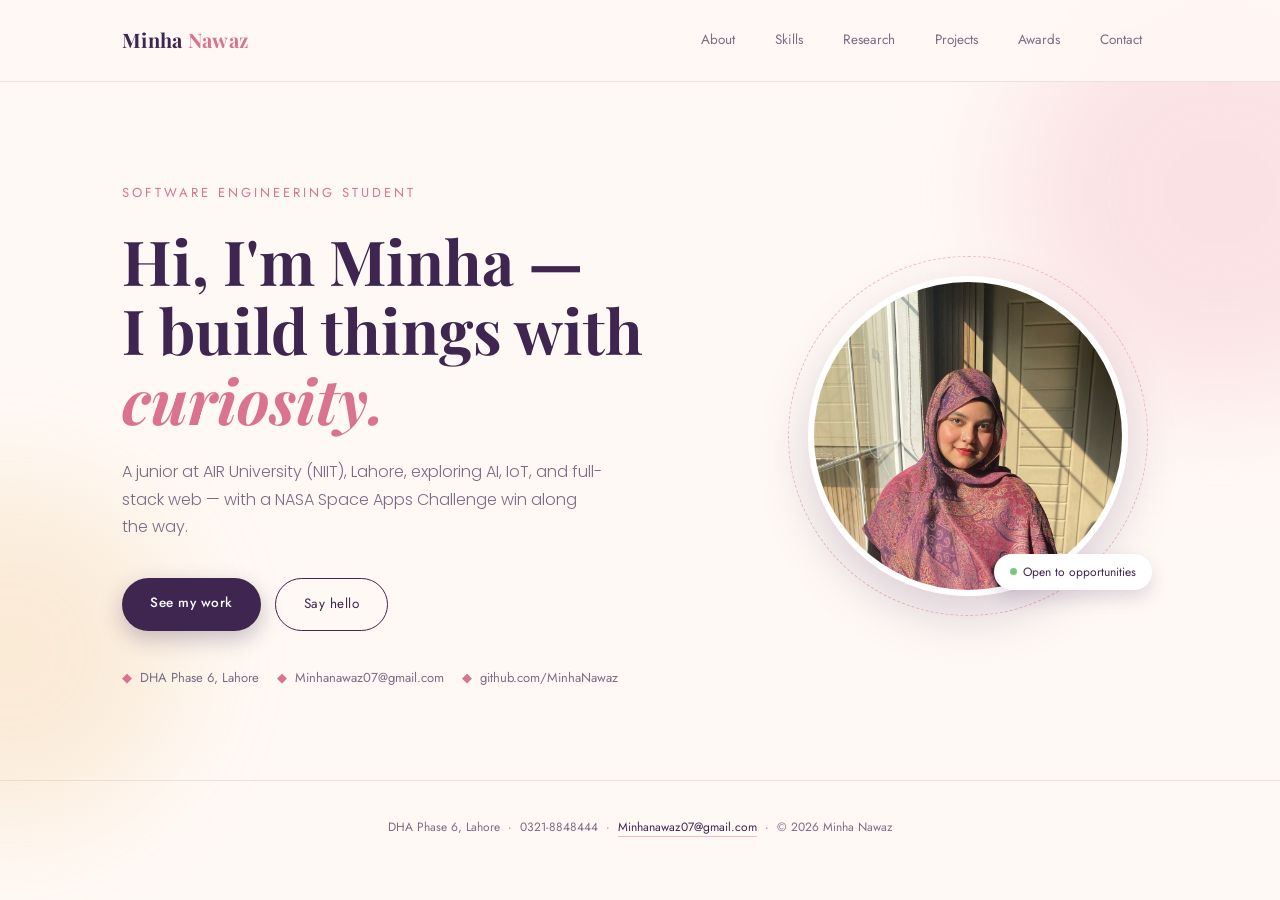
==== index.html @ 0f6f5542 "Add files via upload" ====
<!DOCTYPE html>
<html lang="en">
<head>
<meta charset="UTF-8">
<meta name="viewport" content="width=device-width, initial-scale=1.0">
<title>Home — Minha Nawaz</title>
<link rel="preconnect" href="https://fonts.googleapis.com">
<link href="https://fonts.googleapis.com/css2?family=Playfair+Display:wght@600;700;800&family=Poppins:wght@300;400;500;600;700&family=Jost:wght@400;500&display=swap" rel="stylesheet">
<link rel="stylesheet" href="styles.css">
</head>
<body>
<header>
  <nav>
    <a class="logo" href="index.html">Minha <span>Nawaz</span></a>
    <div class="navlinks">
      <a href="about.html">About</a>
      <a href="skills.html">Skills</a>
      <a href="research.html">Research</a>
      <a href="projects.html">Projects</a>
      <a href="achievements.html">Awards</a>
      <a href="contact.html">Contact</a>
    </div>
  </nav>
</header>

<div style="position:relative;">
<div class="blob" style="width:420px;height:420px;background:var(--rose-soft);top:-100px;right:-150px;"></div>
<div class="blob" style="width:340px;height:340px;background:var(--gold);opacity:0.18;top:400px;left:-160px;"></div>

<section class="hero">
  <div>
    <div class="hero-eyebrow">Software Engineering Student</div>
    <h1 class="hero-title">Hi, I'm Minha —<br>I build things with <span class="accent">curiosity.</span></h1>
    <p class="hero-sub">A junior at AIR University (NIIT), Lahore, exploring AI, IoT, and full-stack web — with a NASA Space Apps Challenge win along the way.</p>

    <div class="hero-cta">
      <a href="projects.html" class="btn btn-primary">See my work</a>
      <a href="contact.html" class="btn btn-ghost">Say hello</a>
    </div>

    <div class="hero-meta">
      <div class="meta-item"><span class="ic">◆</span> DHA Phase 6, Lahore</div>
      <div class="meta-item"><span class="ic">◆</span> <a href="mailto:Minhanawaz07@gmail.com">Minhanawaz07@gmail.com</a></div>
      <div class="meta-item"><span class="ic">◆</span> <a href="https://github.com/MinhaNawaz" target="_blank" rel="noopener">github.com/MinhaNawaz</a></div>
    </div>
  </div>

  <div class="hero-photo-wrap">
    <div class="ring ring-1"></div>
    <div class="hero-photo-frame">
      <img src="[data-uri]" alt="Minha Nawaz">
    </div>
    <div class="badge"><span class="dot"></span>Open to opportunities</div>
  </div>
</section>
</div>

<footer class="site-footer">
  <div>DHA Phase 6, Lahore &nbsp;·&nbsp; 0321-8848444 &nbsp;·&nbsp; <a href="mailto:Minhanawaz07@gmail.com">Minhanawaz07@gmail.com</a> &nbsp;·&nbsp; © 2026 Minha Nawaz</div>
</footer>

<script>
  const observer = new IntersectionObserver((entries)=>{
    entries.forEach(e=>{ if(e.isIntersecting){ e.target.classList.add('in'); } });
  }, {threshold:0.12});
  document.querySelectorAll('.reveal').forEach(el=>observer.observe(el));
</script>

</body>
</html>
---- styles.css ----
:root{
  --cream: #FFF9F5;
  --blush: #FDF1EE;
  --plum: #5B3B6E;
  --plum-deep: #3E2650;
  --rose: #D9738F;
  --rose-soft: #F3B8C6;
  --gold: #E4A94F;
  --ink: #3A2E42;
  --ink-soft: #7A6C85;
  --line: rgba(91,59,110,0.12);
  --card: #FFFFFF;
  --display: 'Playfair Display', serif;
  --sans: 'Poppins', sans-serif;
  --label: 'Jost', sans-serif;
}

*{margin:0;padding:0;box-sizing:border-box;}
html{scroll-behavior:smooth;}
body{
  background:var(--cream);
  color:var(--ink);
  font-family:var(--sans);
  line-height:1.7;
  overflow-x:hidden;
}
@media (prefers-reduced-motion: reduce){
  *{animation-duration:0.01ms !important; animation-iteration-count:1 !important; transition-duration:0.01ms !important; scroll-behavior:auto !important;}
}
a{color:inherit;text-decoration:none;}
.wrap{max-width:1100px;margin:0 auto;padding:0 32px;}

.blob{position:absolute;border-radius:50%;filter:blur(60px);opacity:0.35;pointer-events:none;z-index:0;}

/* ---------- NAV ---------- */
header{
  position:sticky;top:0;z-index:50;
  background:rgba(255,249,245,0.86);
  backdrop-filter:blur(12px);
  border-bottom:1px solid var(--line);
}
nav{
  display:flex;align-items:center;justify-content:space-between;
  padding:20px 32px;max-width:1100px;margin:0 auto;
}
.logo{
  font-family:var(--display);font-weight:700;font-size:20px;
  color:var(--plum-deep);letter-spacing:0.3px;cursor:pointer;
}
.logo span{color:var(--rose);}
.navlinks{display:flex;gap:8px;font-family:var(--label);font-size:13.5px;color:var(--ink-soft);}
.navlinks a{
  padding:9px 16px;border-radius:999px;transition:all 0.25s;
}
.navlinks a:hover{background:var(--blush);color:var(--plum-deep);}
.navlinks a.active{background:var(--plum-deep);color:#fff;}
.navtoggle{display:none;}

/* ---------- HERO ---------- */
.hero{
  position:relative;
  padding:100px 32px 90px;
  max-width:1100px;margin:0 auto;
  display:grid;grid-template-columns:1fr 380px;gap:64px;align-items:center;
}
.hero-eyebrow{
  font-family:var(--label);font-size:13px;color:var(--rose);
  text-transform:uppercase;letter-spacing:3px;margin-bottom:22px;
}
h1.hero-title{
  font-family:var(--display);font-weight:700;
  font-size:clamp(38px, 5.2vw, 62px);
  line-height:1.12;color:var(--plum-deep);
}
h1.hero-title .accent{color:var(--rose);font-style:italic;}
.hero-sub{
  margin-top:24px;max-width:480px;
  font-size:16px;color:var(--ink-soft);
  font-weight:300;
}
.hero-cta{margin-top:38px;display:flex;gap:14px;flex-wrap:wrap;}
.btn{
  font-family:var(--label);font-size:13.5px;letter-spacing:0.5px;
  padding:14px 28px;border-radius:999px;transition:all 0.25s;display:inline-block;
}
.btn-primary{background:var(--plum-deep);color:#fff;font-weight:500;box-shadow:0 8px 22px rgba(62,38,80,0.28);}
.btn-primary:hover{background:var(--rose);transform:translateY(-2px);box-shadow:0 10px 26px rgba(217,115,143,0.35);}
.btn-ghost{border:1.5px solid var(--plum-deep);color:var(--plum-deep);}
.btn-ghost:hover{background:var(--plum-deep);color:#fff;}

.hero-meta{margin-top:36px;display:flex;flex-wrap:wrap;gap:18px;}
.meta-item{
  display:flex;align-items:center;gap:8px;
  font-family:var(--label);font-size:13px;color:var(--ink-soft);
}
.meta-item .ic{color:var(--rose);}
.meta-item a{color:var(--ink-soft);border-bottom:1px solid transparent;transition:all 0.2s;}
.meta-item a:hover{color:var(--plum-deep);border-color:var(--rose);}

.hero-photo-wrap{position:relative;display:flex;justify-content:center;align-items:center;}
.hero-photo-frame{
  position:relative;width:320px;height:320px;border-radius:50%;
  overflow:hidden;border:6px solid #fff;
  box-shadow:0 20px 50px rgba(91,59,110,0.22);
  z-index:2;
}
.hero-photo-frame img{width:100%;height:100%;object-fit:cover;display:block;}
.ring{position:absolute;border:1.5px dashed var(--rose-soft);border-radius:50%;z-index:1;}
.ring-1{width:360px;height:360px;top:-20px;left:calc(50% - 180px);}
.badge{
  position:absolute;bottom:6px;right:6px;
  background:#fff;padding:8px 16px;border-radius:999px;
  font-family:var(--label);font-size:12px;color:var(--plum-deep);
  box-shadow:0 8px 18px rgba(91,59,110,0.18);
  display:flex;align-items:center;gap:6px;z-index:3;
}
.badge .dot{width:7px;height:7px;border-radius:50%;background:#7BC67E;}

/* ---------- PAGE HERO (small header for inner pages) ---------- */
.page-hero{
  padding:70px 32px 50px;max-width:1100px;margin:0 auto;
}
.page-hero .section-eyebrow{margin-bottom:12px;}
.page-hero h1{
  font-family:var(--display);font-weight:700;font-size:clamp(32px,4.5vw,46px);
  color:var(--plum-deep);
}
.breadcrumb{
  display:inline-flex;align-items:center;gap:8px;
  font-family:var(--label);font-size:13px;color:var(--ink-soft);
  padding:8px 16px;border-radius:999px;border:1px solid var(--line);
  margin-bottom:28px;transition:all 0.25s;
}
.breadcrumb:hover{background:var(--blush);color:var(--plum-deep);border-color:var(--rose-soft);}

/* ---------- SECTION SHARED ---------- */
section{padding:20px 32px 90px;position:relative;}
.section-inner{max-width:1100px;margin:0 auto;position:relative;z-index:1;}
.section-head{margin-bottom:52px;}
.section-eyebrow{
  font-family:var(--label);font-size:12.5px;color:var(--rose);
  text-transform:uppercase;letter-spacing:2.5px;margin-bottom:10px;
}
h2.section-title{
  font-family:var(--display);font-weight:700;font-size:clamp(28px,3.6vw,38px);
  color:var(--plum-deep);
}
.alt-bg{background:var(--blush);}

/* ---------- ABOUT ---------- */
.about-grid{display:grid;grid-template-columns:1.3fr 1fr;gap:56px;align-items:start;}
.about-text p{color:var(--ink-soft);font-size:15.5px;margin-bottom:18px;max-width:520px;font-weight:300;}
.about-text strong{color:var(--plum-deep);font-weight:600;}
.edu-card{
  border-radius:16px;padding:26px;background:var(--card);
  box-shadow:0 10px 30px rgba(91,59,110,0.08);position:relative;
}
.edu-card + .edu-card{margin-top:16px;}
.edu-year{font-family:var(--label);font-size:12px;color:var(--rose);letter-spacing:1px;}
.edu-school{font-weight:600;margin-top:8px;font-size:15.5px;color:var(--plum-deep);font-family:var(--display);}
.edu-degree{color:var(--ink-soft);font-size:13.5px;margin-top:4px;font-weight:300;}

/* ---------- SKILLS ---------- */
.skills-grid{display:grid;grid-template-columns:repeat(auto-fit, minmax(220px,1fr));gap:20px;}
.skill-cell{
  background:var(--card);border-radius:16px;padding:28px 24px;
  box-shadow:0 10px 30px rgba(91,59,110,0.07);
  transition:transform 0.25s, box-shadow 0.25s;
}
.skill-cell:hover{transform:translateY(-4px);box-shadow:0 16px 36px rgba(91,59,110,0.13);}
.skill-cell .cell-label{
  font-family:var(--label);font-size:12px;color:var(--rose);
  text-transform:uppercase;letter-spacing:1.5px;margin-bottom:14px;
}
.skill-tags{display:flex;flex-wrap:wrap;gap:8px;}
.tag{
  font-family:var(--sans);font-size:12.5px;font-weight:500;color:var(--plum-deep);
  background:var(--blush);padding:6px 13px;border-radius:999px;
}
.tag.learning{color:#B87823;background:#FBF0DD;}

/* ---------- RESEARCH ---------- */
.research-card{
  border-radius:20px;padding:36px;
  background:linear-gradient(135deg, var(--plum-deep), var(--plum));
  color:#fff;position:relative;overflow:hidden;
  box-shadow:0 20px 50px rgba(62,38,80,0.25);
}
.research-card::after{
  content:'';position:absolute;right:-40px;top:-40px;width:180px;height:180px;
  border-radius:50%;background:rgba(255,255,255,0.06);
}
.research-org{font-family:var(--label);font-size:12.5px;color:var(--rose-soft);letter-spacing:1.5px;text-transform:uppercase;}
.research-title{font-family:var(--display);font-weight:700;font-size:22px;margin-top:12px;}
.research-list{margin-top:20px;list-style:none;position:relative;z-index:1;}
.research-list li{color:rgba(255,255,255,0.85);font-size:14.5px;margin-bottom:10px;padding-left:22px;position:relative;font-weight:300;}
.research-list li::before{content:'✿';position:absolute;left:0;color:var(--gold);font-size:12px;top:3px;}

/* ---------- PROJECTS ---------- */
.projects-grid{display:grid;grid-template-columns:repeat(auto-fit, minmax(280px,1fr));gap:24px;}
.project-card{
  background:var(--card);border-radius:18px;padding:30px 28px;
  box-shadow:0 10px 30px rgba(91,59,110,0.08);
  transition:transform 0.25s, box-shadow 0.25s;
  border-top:4px solid var(--rose-soft);
}
.project-card:hover{transform:translateY(-6px);box-shadow:0 18px 40px rgba(91,59,110,0.15);border-top-color:var(--rose);}
.project-tag{
  font-family:var(--label);font-size:11px;color:var(--gold);
  text-transform:uppercase;letter-spacing:1.5px;font-weight:600;
}
.project-title{font-family:var(--display);font-weight:700;font-size:19px;margin-top:10px;color:var(--plum-deep);}
.project-desc{color:var(--ink-soft);font-size:14.5px;margin-top:12px;font-weight:300;}

/* ---------- ACHIEVEMENTS ---------- */
.ach-grid{display:grid;grid-template-columns:repeat(auto-fit, minmax(260px,1fr));gap:20px;}
.ach-card{
  border-radius:16px;padding:28px;background:var(--card);
  box-shadow:0 10px 30px rgba(91,59,110,0.07);
  text-align:center;transition:transform 0.25s;
}
.ach-card:hover{transform:translateY(-4px);}
.ach-icon{
  width:52px;height:52px;border-radius:50%;margin:0 auto 16px;
  background:linear-gradient(135deg, var(--rose-soft), var(--gold));
  display:flex;align-items:center;justify-content:center;
  font-size:22px;color:#fff;
}
.ach-title{font-weight:600;font-size:15.5px;color:var(--plum-deep);font-family:var(--display);}
.ach-desc{color:var(--ink-soft);font-size:13.5px;margin-top:8px;font-weight:300;}

/* ---------- CONTACT / FOOTER ---------- */
.contact-hero{
  padding:90px 32px;
  background:linear-gradient(180deg, var(--blush), #F7E3E9);
  text-align:center;
}
.contact-inner{max-width:800px;margin:0 auto;}
h2.contact-title{
  font-family:var(--display);font-weight:700;font-size:clamp(30px,5vw,48px);
  margin-top:16px;color:var(--plum-deep);
}
.contact-title .accent{color:var(--rose);font-style:italic;}
.contact-links{display:flex;justify-content:center;gap:16px;margin-top:36px;flex-wrap:wrap;}
.contact-detail{
  margin-top:60px;font-family:var(--label);font-size:13px;color:var(--ink-soft);
  display:flex;justify-content:center;gap:24px;flex-wrap:wrap;
}

footer.site-footer{
  padding:36px 32px;text-align:center;
  font-family:var(--label);font-size:12px;color:var(--ink-soft);
  border-top:1px solid var(--line);
}
footer.site-footer a{color:var(--plum-deep);border-bottom:1px solid var(--rose-soft);}

.reveal{opacity:0;transform:translateY(18px);transition:opacity 0.6s ease, transform 0.6s ease;}
.reveal.in{opacity:1;transform:translateY(0);}

@media (max-width:850px){
  .hero{grid-template-columns:1fr;text-align:center;padding-top:70px;}
  .hero-photo-wrap{order:-1;}
  .hero-cta, .hero-meta{justify-content:center;}
  .about-grid{grid-template-columns:1fr;}
  .navlinks{display:none;}
  section{padding:16px 20px 64px;}
  .page-hero{padding:50px 20px 30px;}
  .hero-photo-frame{width:240px;height:240px;}
  .ring-1{width:280px;height:280px;left:calc(50% - 140px);}
}
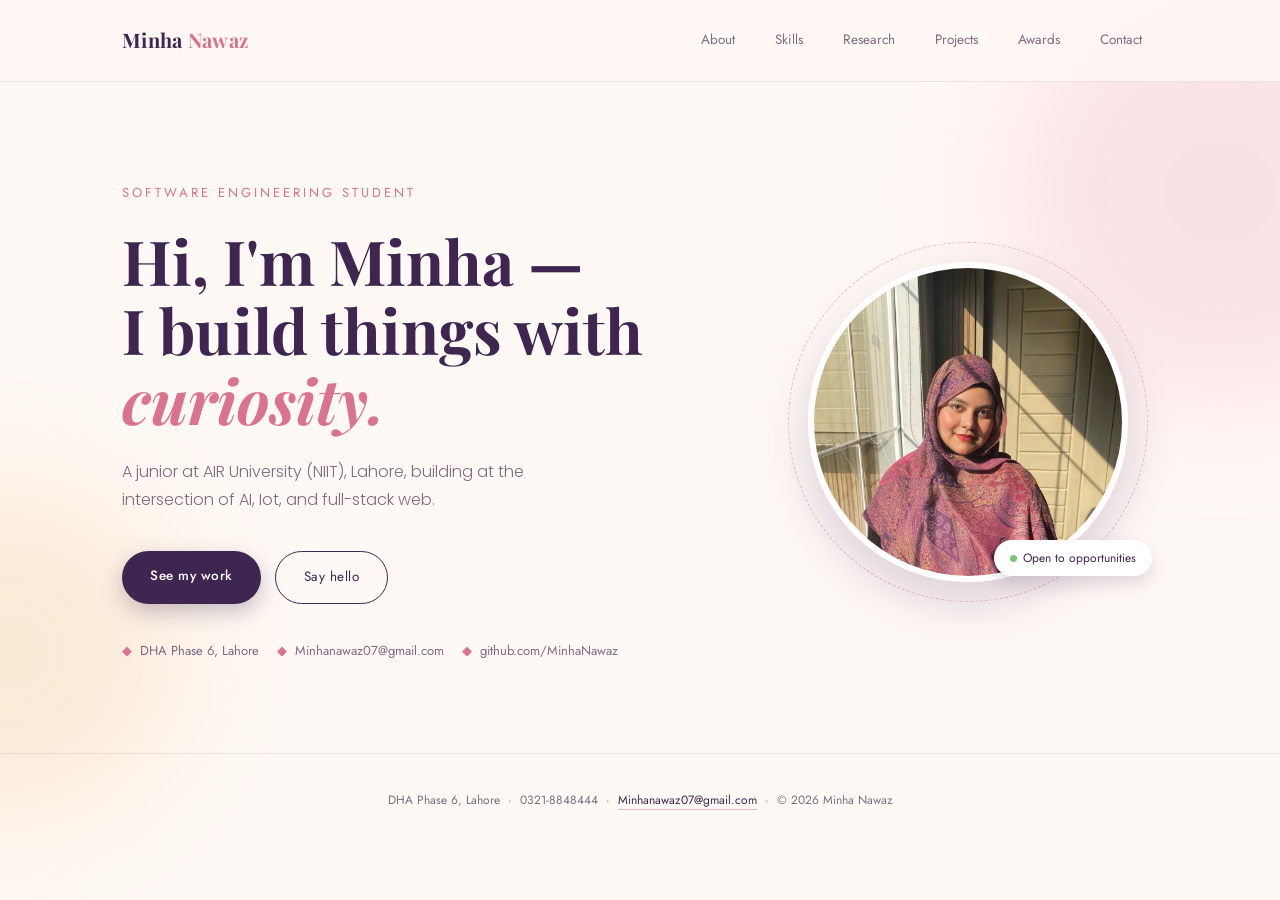
==== commit 10adb137: "Update index.html" ====
--- a/index.html
+++ b/index.html
@@ -31,7 +31,7 @@
   <div>
     <div class="hero-eyebrow">Software Engineering Student</div>
     <h1 class="hero-title">Hi, I'm Minha —<br>I build things with <span class="accent">curiosity.</span></h1>
-    <p class="hero-sub">A junior at AIR University (NIIT), Lahore, exploring AI, IoT, and full-stack web — with a NASA Space Apps Challenge win along the way.</p>
+    <p class="hero-sub">A junior at AIR University (NIIT), Lahore, building at the intersection of AI, Iot, and full-stack web.</p>
 
     <div class="hero-cta">
       <a href="projects.html" class="btn btn-primary">See my work</a>
--- a/styles.css
+++ b/styles.css
@@ -199,18 +199,25 @@
 /* ---------- PROJECTS ---------- */
 .projects-grid{display:grid;grid-template-columns:repeat(auto-fit, minmax(280px,1fr));gap:24px;}
 .project-card{
-  background:var(--card);border-radius:18px;padding:30px 28px;
+  background:var(--card);border-radius:18px;overflow:hidden;
   box-shadow:0 10px 30px rgba(91,59,110,0.08);
   transition:transform 0.25s, box-shadow 0.25s;
   border-top:4px solid var(--rose-soft);
 }
 .project-card:hover{transform:translateY(-6px);box-shadow:0 18px 40px rgba(91,59,110,0.15);border-top-color:var(--rose);}
+.project-image{
+  width:100%;height:190px;object-fit:cover;display:block;
+  border-bottom:1px solid var(--line);
+}
+.project-body{padding:26px 28px;}
 .project-tag{
   font-family:var(--label);font-size:11px;color:var(--gold);
   text-transform:uppercase;letter-spacing:1.5px;font-weight:600;
 }
 .project-title{font-family:var(--display);font-weight:700;font-size:19px;margin-top:10px;color:var(--plum-deep);}
 .project-desc{color:var(--ink-soft);font-size:14.5px;margin-top:12px;font-weight:300;}
+.project-stack{display:flex;flex-wrap:wrap;gap:7px;margin-top:16px;}
+.project-stack .tag{font-size:11.5px;padding:5px 11px;}
 
 /* ---------- ACHIEVEMENTS ---------- */
 .ach-grid{display:grid;grid-template-columns:repeat(auto-fit, minmax(260px,1fr));gap:20px;}
@@ -228,6 +235,32 @@
 }
 .ach-title{font-weight:600;font-size:15.5px;color:var(--plum-deep);font-family:var(--display);}
 .ach-desc{color:var(--ink-soft);font-size:13.5px;margin-top:8px;font-weight:300;}
+
+/* ---------- CERTIFICATIONS LIST ---------- */
+.cert-list{
+  background:var(--card);border-radius:16px;
+  box-shadow:0 10px 30px rgba(91,59,110,0.07);
+  overflow:hidden;
+}
+.cert-item{
+  display:flex;justify-content:space-between;align-items:center;gap:20px;
+  padding:20px 28px;border-bottom:1px solid var(--line);
+}
+.cert-item:last-child{border-bottom:none;}
+.cert-name{font-weight:600;font-size:14.5px;color:var(--plum-deep);}
+.cert-issuer{font-family:var(--label);font-size:12.5px;color:var(--ink-soft);margin-top:3px;}
+.cert-link{
+  font-family:var(--label);font-size:12px;color:var(--rose);
+  white-space:nowrap;border-bottom:1px solid transparent;transition:border-color 0.2s;
+}
+.cert-link:hover{border-color:var(--rose);}
+.cert-section-title{
+  font-family:var(--label);font-size:12.5px;color:var(--rose);
+  text-transform:uppercase;letter-spacing:2px;margin:56px 0 20px;
+}
+@media (max-width:600px){
+  .cert-item{flex-direction:column;align-items:flex-start;gap:6px;}
+}
 
 /* ---------- CONTACT / FOOTER ---------- */
 .contact-hero{
